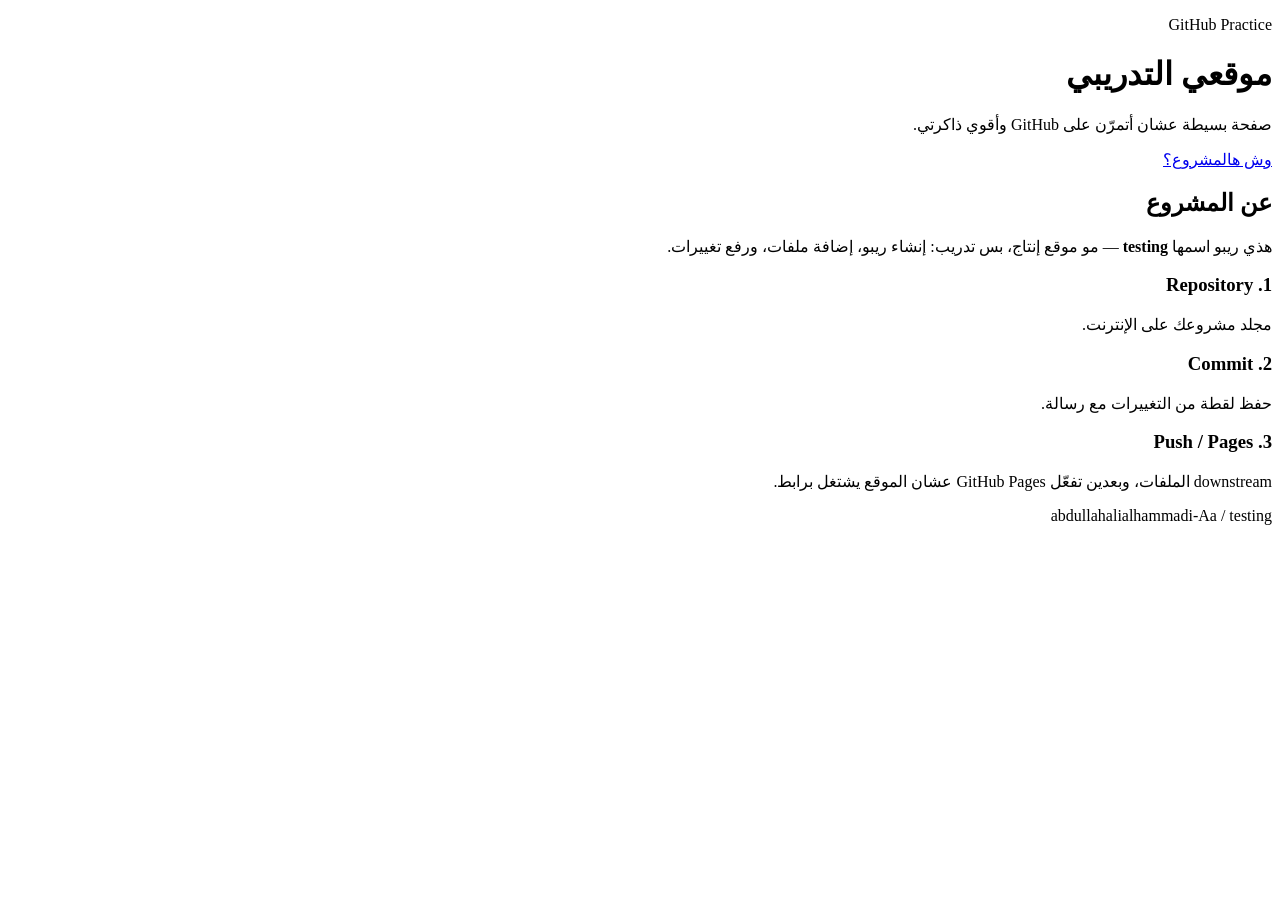
==== index.html @ 128c14ca "Add practice landing page" ====
<!DOCTYPE html>
<html lang="ar" dir="rtl">
<head>
  <meta charset="UTF-8" />
  <meta name="viewport" content="width=device-width, initial-scale=1" />
  <title>موقعي التدريبي | Testing</title>
  <link rel="stylesheet" href="styles.css" />
</head>
<body>
  <header class="hero">
    <p class="badge">GitHub Practice</p>
    <h1>موقعي التدريبي</h1>
    <p class="lead">صفحة بسيطة عشان أتمرّن على GitHub وأقوي ذاكرتي.</p>
    <a class="btn" href="#about">وش هالمشروع؟</a>
  </header>
  <main>
    <section id="about" class="card">
      <h2>عن المشروع</h2>
      <p>هذي ريبو اسمها <strong>testing</strong> — مو موقع إنتاج، بس تدريب: إنشاء ريبو، إضافة ملفات، ورفع تغييرات.</p>
    </section>
    <section class="grid">
      <article class="card">
        <h3>1. Repository</h3>
        <p>مجلد مشروعك على الإنترنت.</p>
      </article>
      <article class="card">
        <h3>2. Commit</h3>
        <p>حفظ لقطة من التغييرات مع رسالة.</p>
      </article>
      <article class="card">
        <h3>3. Push / Pages</h3>
        <p> downstream الملفات، وبعدين تفعّل GitHub Pages عشان الموقع يشتغل برابط.</p>
      </article>
    </section>
  </main>
  <footer>
    <p>abdullahalialhammadi-Aa / testing</p>
  </footer>
</body>
</html>
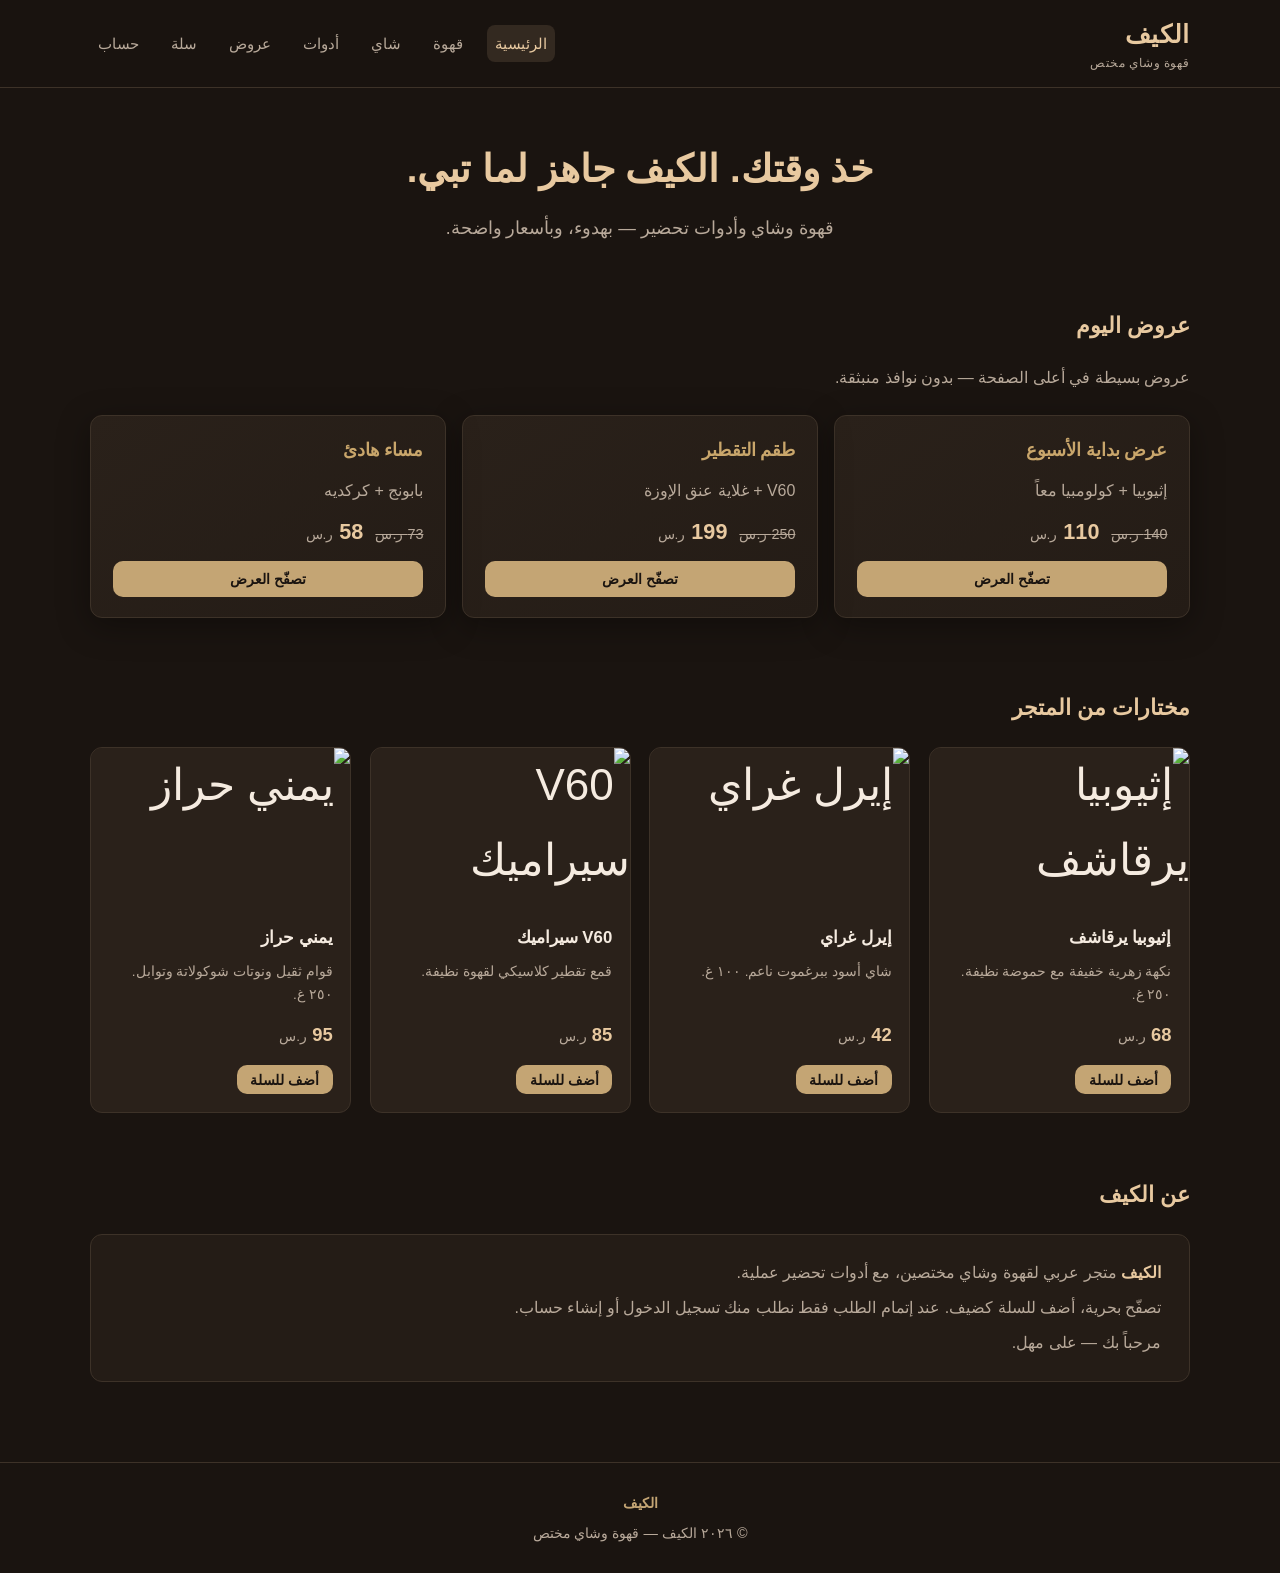
==== commit 936631c3: "Add Al-Kayf specialty coffee and tea shop website" ====
--- a/index.html
+++ b/index.html
@@ -1,40 +1,68 @@
 <!DOCTYPE html>
 <html lang="ar" dir="rtl">
 <head>
-  <meta charset="UTF-8" />
-  <meta name="viewport" content="width=device-width, initial-scale=1" />
-  <title>موقعي التدريبي | Testing</title>
-  <link rel="stylesheet" href="styles.css" />
+  <meta charset="UTF-8">
+  <meta name="viewport" content="width=device-width, initial-scale=1">
+  <title>الكيف — قهوة وشاي مختص</title>
+  <link rel="stylesheet" href="styles.css">
 </head>
 <body>
-  <header class="hero">
-    <p class="badge">GitHub Practice</p>
-    <h1>موقعي التدريبي</h1>
-    <p class="lead">صفحة بسيطة عشان أتمرّن على GitHub وأقوي ذاكرتي.</p>
-    <a class="btn" href="#about">وش هالمشروع؟</a>
+  <header class="site-header">
+    <div class="container header-inner">
+      <a class="logo" href="index.html">الكيف<span>قهوة وشاي مختص</span></a>
+      <nav class="nav" aria-label="القائمة الرئيسية">
+        <a href="index.html" data-nav="home" class="active">الرئيسية</a>
+        <a href="coffee.html" data-nav="coffee">قهوة</a>
+        <a href="tea.html" data-nav="tea">شاي</a>
+        <a href="tools.html" data-nav="tools">أدوات</a>
+        <a href="offers.html" data-nav="offers">عروض</a>
+        <a href="cart.html" data-nav="cart" class="cart-link">سلة<span class="cart-badge" data-cart-badge style="display:none"></span></a>
+        <a href="login.html" data-nav="account">حساب</a>
+      </nav>
+    </div>
   </header>
+
   <main>
-    <section id="about" class="card">
-      <h2>عن المشروع</h2>
-      <p>هذي ريبو اسمها <strong>testing</strong> — مو موقع إنتاج، بس تدريب: إنشاء ريبو، إضافة ملفات، ورفع تغييرات.</p>
+    <section class="hero">
+      <div class="container">
+        <h1>خذ وقتك. الكيف جاهز لما تبي.</h1>
+        <p>قهوة وشاي وأدوات تحضير — بهدوء، وبأسعار واضحة.</p>
+      </div>
     </section>
-    <section class="grid">
-      <article class="card">
-        <h3>1. Repository</h3>
-        <p>مجلد مشروعك على الإنترنت.</p>
-      </article>
-      <article class="card">
-        <h3>2. Commit</h3>
-        <p>حفظ لقطة من التغييرات مع رسالة.</p>
-      </article>
-      <article class="card">
-        <h3>3. Push / Pages</h3>
-        <p> downstream الملفات، وبعدين تفعّل GitHub Pages عشان الموقع يشتغل برابط.</p>
-      </article>
+
+    <section class="section">
+      <div class="container">
+        <h2 class="section-title">عروض اليوم</h2>
+        <p class="section-lead">عروض بسيطة في أعلى الصفحة — بدون نوافذ منبثقة.</p>
+        <div class="offers-strip" data-offers></div>
+      </div>
+    </section>
+
+    <section class="section">
+      <div class="container">
+        <h2 class="section-title">مختارات من المتجر</h2>
+        <div class="product-grid" data-featured></div>
+      </div>
+    </section>
+
+    <section class="section">
+      <div class="container">
+        <h2 class="section-title">عن الكيف</h2>
+        <div class="about-box">
+          <p><strong>الكيف</strong> متجر عربي لقهوة وشاي مختصين، مع أدوات تحضير عملية.</p>
+          <p class="mt-1">تصفّح بحرية، أضف للسلة كضيف. عند إتمام الطلب فقط نطلب منك تسجيل الدخول أو إنشاء حساب.</p>
+          <p class="mt-1">مرحباً بك — على مهل.</p>
+        </div>
+      </div>
     </section>
   </main>
-  <footer>
-    <p>abdullahalialhammadi-Aa / testing</p>
+
+  <footer class="site-footer">
+    <div class="container">
+      <p class="logo-sm">الكيف</p>
+      <p>© ٢٠٢٦ الكيف — قهوة وشاي مختص</p>
+    </div>
   </footer>
+  <script src="app.js"></script>
 </body>
 </html>
--- a/styles.css
+++ b/styles.css
@@ -0,0 +1,636 @@
+/* الكيف — Al-Kayf Specialty Coffee & Tea */
+:root {
+  --bg: #1a1410;
+  --bg-elevated: #241c16;
+  --bg-card: #2a211a;
+  --bg-hover: #332920;
+  --border: #3d3228;
+  --text: #f5ebe0;
+  --text-muted: #b8a99a;
+  --accent: #c4a574;
+  --accent-soft: #a68968;
+  --accent-bright: #e8c9a0;
+  --warm: #d4a574;
+  --success: #8fbc8f;
+  --danger: #c97a6a;
+  --offer: #c9a66b;
+  --radius: 12px;
+  --shadow: 0 8px 32px rgba(0, 0, 0, 0.35);
+  --font: "Segoe UI", "Tahoma", "Arial", sans-serif;
+}
+
+*,
+*::before,
+*::after {
+  box-sizing: border-box;
+  margin: 0;
+  padding: 0;
+}
+
+html {
+  scroll-behavior: smooth;
+}
+
+body {
+  font-family: var(--font);
+  background: var(--bg);
+  color: var(--text);
+  line-height: 1.7;
+  min-height: 100vh;
+  direction: rtl;
+}
+
+a {
+  color: var(--accent-bright);
+  text-decoration: none;
+  transition: color 0.2s ease;
+}
+
+a:hover {
+  color: var(--accent);
+}
+
+img {
+  max-width: 100%;
+  display: block;
+}
+
+/* Layout */
+.container {
+  width: min(1100px, 92%);
+  margin-inline: auto;
+}
+
+/* Header / Nav */
+.site-header {
+  background: rgba(26, 20, 16, 0.92);
+  border-bottom: 1px solid var(--border);
+  position: sticky;
+  top: 0;
+  z-index: 100;
+  backdrop-filter: blur(12px);
+}
+
+.header-inner {
+  display: flex;
+  align-items: center;
+  justify-content: space-between;
+  gap: 1rem;
+  padding: 0.85rem 0;
+  flex-wrap: wrap;
+}
+
+.logo {
+  font-size: 1.55rem;
+  font-weight: 700;
+  color: var(--accent-bright);
+  letter-spacing: 0.02em;
+}
+
+.logo span {
+  color: var(--text-muted);
+  font-size: 0.75rem;
+  font-weight: 400;
+  display: block;
+  margin-top: -0.15rem;
+}
+
+.nav {
+  display: flex;
+  flex-wrap: wrap;
+  gap: 0.35rem 1rem;
+  align-items: center;
+}
+
+.nav a {
+  color: var(--text-muted);
+  font-size: 0.95rem;
+  padding: 0.35rem 0.5rem;
+  border-radius: 8px;
+}
+
+.nav a:hover,
+.nav a.active {
+  color: var(--accent-bright);
+  background: var(--bg-hover);
+}
+
+.nav .cart-link {
+  position: relative;
+}
+
+.cart-badge {
+  display: inline-flex;
+  align-items: center;
+  justify-content: center;
+  min-width: 1.25rem;
+  height: 1.25rem;
+  padding: 0 0.3rem;
+  margin-inline-start: 0.25rem;
+  background: var(--accent);
+  color: var(--bg);
+  font-size: 0.7rem;
+  font-weight: 700;
+  border-radius: 999px;
+}
+
+/* Hero */
+.hero {
+  padding: 3rem 0 2rem;
+  text-align: center;
+}
+
+.hero h1 {
+  font-size: clamp(1.75rem, 4vw, 2.4rem);
+  font-weight: 700;
+  color: var(--accent-bright);
+  margin-bottom: 0.75rem;
+}
+
+.hero p {
+  color: var(--text-muted);
+  font-size: 1.1rem;
+  max-width: 32rem;
+  margin-inline: auto;
+}
+
+/* Sections */
+.section {
+  padding: 2rem 0;
+}
+
+.section-title {
+  font-size: 1.35rem;
+  color: var(--accent-bright);
+  margin-bottom: 1.25rem;
+  font-weight: 600;
+}
+
+.section-lead {
+  color: var(--text-muted);
+  margin-bottom: 1.5rem;
+  max-width: 36rem;
+}
+
+/* Offer cards */
+.offers-strip {
+  display: grid;
+  grid-template-columns: repeat(auto-fit, minmax(260px, 1fr));
+  gap: 1rem;
+  margin-bottom: 0.5rem;
+}
+
+.offer-card {
+  background: linear-gradient(145deg, var(--bg-card), var(--bg-elevated));
+  border: 1px solid var(--border);
+  border-radius: var(--radius);
+  padding: 1.25rem 1.35rem;
+  box-shadow: var(--shadow);
+  display: flex;
+  flex-direction: column;
+  gap: 0.65rem;
+}
+
+.offer-card h3 {
+  font-size: 1.1rem;
+  color: var(--offer);
+}
+
+.offer-prices {
+  display: flex;
+  align-items: baseline;
+  gap: 0.75rem;
+}
+
+.price-before {
+  color: var(--text-muted);
+  text-decoration: line-through;
+  font-size: 0.9rem;
+}
+
+.price-after {
+  color: var(--accent-bright);
+  font-size: 1.35rem;
+  font-weight: 700;
+}
+
+.price-unit {
+  font-size: 0.85rem;
+  color: var(--text-muted);
+  font-weight: 400;
+}
+
+/* Product grid */
+.product-grid {
+  display: grid;
+  grid-template-columns: repeat(auto-fill, minmax(240px, 1fr));
+  gap: 1.15rem;
+}
+
+.product-card {
+  background: var(--bg-card);
+  border: 1px solid var(--border);
+  border-radius: var(--radius);
+  overflow: hidden;
+  display: flex;
+  flex-direction: column;
+  transition: border-color 0.2s ease, transform 0.2s ease;
+}
+
+.product-card:hover {
+  border-color: var(--accent-soft);
+  transform: translateY(-2px);
+}
+
+.product-visual {
+  height: 140px;
+  background: linear-gradient(135deg, #3a2e24, #2a211a);
+  display: flex;
+  align-items: center;
+  justify-content: center;
+  font-size: 2.75rem;
+}
+
+.product-body {
+  padding: 1rem 1.1rem 1.15rem;
+  display: flex;
+  flex-direction: column;
+  gap: 0.45rem;
+  flex: 1;
+}
+
+.product-body h3 {
+  font-size: 1.05rem;
+  color: var(--text);
+}
+
+.product-meta {
+  font-size: 0.85rem;
+  color: var(--text-muted);
+}
+
+.product-price {
+  font-size: 1.15rem;
+  font-weight: 700;
+  color: var(--accent-bright);
+  margin-top: auto;
+  padding-top: 0.35rem;
+}
+
+.product-actions {
+  display: flex;
+  gap: 0.5rem;
+  margin-top: 0.5rem;
+}
+
+/* Filters */
+.filters {
+  display: flex;
+  flex-wrap: wrap;
+  gap: 0.5rem;
+  margin-bottom: 1.25rem;
+}
+
+.filter-btn {
+  background: var(--bg-elevated);
+  border: 1px solid var(--border);
+  color: var(--text-muted);
+  padding: 0.4rem 0.9rem;
+  border-radius: 999px;
+  cursor: pointer;
+  font-family: inherit;
+  font-size: 0.9rem;
+  transition: all 0.2s ease;
+}
+
+.filter-btn:hover,
+.filter-btn.active {
+  background: var(--bg-hover);
+  border-color: var(--accent-soft);
+  color: var(--accent-bright);
+}
+
+/* Buttons */
+.btn {
+  display: inline-flex;
+  align-items: center;
+  justify-content: center;
+  gap: 0.4rem;
+  padding: 0.55rem 1.15rem;
+  border-radius: 10px;
+  font-family: inherit;
+  font-size: 0.95rem;
+  font-weight: 600;
+  cursor: pointer;
+  border: none;
+  transition: background 0.2s ease, transform 0.15s ease, opacity 0.2s;
+}
+
+.btn:active {
+  transform: scale(0.98);
+}
+
+.btn-primary {
+  background: var(--accent);
+  color: var(--bg);
+}
+
+.btn-primary:hover {
+  background: var(--accent-bright);
+}
+
+.btn-secondary {
+  background: transparent;
+  border: 1px solid var(--border);
+  color: var(--text);
+}
+
+.btn-secondary:hover {
+  border-color: var(--accent-soft);
+  color: var(--accent-bright);
+}
+
+.btn-ghost {
+  background: var(--bg-hover);
+  color: var(--text-muted);
+}
+
+.btn-ghost:hover {
+  color: var(--text);
+}
+
+.btn-block {
+  width: 100%;
+}
+
+.btn-sm {
+  padding: 0.4rem 0.85rem;
+  font-size: 0.85rem;
+}
+
+/* About */
+.about-box {
+  background: var(--bg-elevated);
+  border: 1px solid var(--border);
+  border-radius: var(--radius);
+  padding: 1.5rem 1.75rem;
+  color: var(--text-muted);
+}
+
+.about-box strong {
+  color: var(--accent-bright);
+}
+
+/* Cart */
+.cart-table {
+  width: 100%;
+  border-collapse: collapse;
+  background: var(--bg-card);
+  border-radius: var(--radius);
+  overflow: hidden;
+  border: 1px solid var(--border);
+}
+
+.cart-table th,
+.cart-table td {
+  padding: 1rem;
+  text-align: right;
+  border-bottom: 1px solid var(--border);
+}
+
+.cart-table th {
+  background: var(--bg-elevated);
+  color: var(--text-muted);
+  font-weight: 600;
+  font-size: 0.9rem;
+}
+
+.cart-table tr:last-child td {
+  border-bottom: none;
+}
+
+.qty-controls {
+  display: inline-flex;
+  align-items: center;
+  gap: 0.5rem;
+}
+
+.qty-controls button {
+  width: 2rem;
+  height: 2rem;
+  border-radius: 8px;
+  border: 1px solid var(--border);
+  background: var(--bg-elevated);
+  color: var(--text);
+  cursor: pointer;
+  font-size: 1rem;
+  font-family: inherit;
+}
+
+.qty-controls button:hover {
+  border-color: var(--accent-soft);
+}
+
+.cart-summary {
+  margin-top: 1.5rem;
+  background: var(--bg-elevated);
+  border: 1px solid var(--border);
+  border-radius: var(--radius);
+  padding: 1.25rem 1.5rem;
+  display: flex;
+  flex-wrap: wrap;
+  align-items: center;
+  justify-content: space-between;
+  gap: 1rem;
+}
+
+.cart-total {
+  font-size: 1.25rem;
+}
+
+.cart-total strong {
+  color: var(--accent-bright);
+}
+
+.empty-cart {
+  text-align: center;
+  padding: 3rem 1rem;
+  color: var(--text-muted);
+}
+
+.empty-cart p {
+  margin-bottom: 1.25rem;
+}
+
+/* Auth forms */
+.auth-wrap {
+  max-width: 420px;
+  margin: 2rem auto;
+}
+
+.auth-card {
+  background: var(--bg-card);
+  border: 1px solid var(--border);
+  border-radius: var(--radius);
+  padding: 1.75rem;
+  box-shadow: var(--shadow);
+}
+
+.auth-card h1 {
+  font-size: 1.4rem;
+  color: var(--accent-bright);
+  margin-bottom: 0.5rem;
+}
+
+.auth-card .lead {
+  color: var(--text-muted);
+  font-size: 0.95rem;
+  margin-bottom: 1.5rem;
+}
+
+.form-group {
+  margin-bottom: 1rem;
+}
+
+.form-group label {
+  display: block;
+  margin-bottom: 0.35rem;
+  color: var(--text-muted);
+  font-size: 0.9rem;
+}
+
+.form-group input {
+  width: 100%;
+  padding: 0.7rem 0.9rem;
+  border-radius: 10px;
+  border: 1px solid var(--border);
+  background: var(--bg);
+  color: var(--text);
+  font-family: inherit;
+  font-size: 1rem;
+}
+
+.form-group input:focus {
+  outline: none;
+  border-color: var(--accent-soft);
+}
+
+.form-footer {
+  margin-top: 1.25rem;
+  text-align: center;
+  color: var(--text-muted);
+  font-size: 0.9rem;
+}
+
+.form-error {
+  background: rgba(201, 122, 106, 0.15);
+  border: 1px solid var(--danger);
+  color: var(--danger);
+  padding: 0.65rem 0.9rem;
+  border-radius: 8px;
+  margin-bottom: 1rem;
+  font-size: 0.9rem;
+  display: none;
+}
+
+.form-error.show {
+  display: block;
+}
+
+.form-success {
+  background: rgba(143, 188, 143, 0.15);
+  border: 1px solid var(--success);
+  color: var(--success);
+  padding: 0.65rem 0.9rem;
+  border-radius: 8px;
+  margin-bottom: 1rem;
+  font-size: 0.9rem;
+}
+
+/* Page header */
+.page-header {
+  padding: 2rem 0 0.5rem;
+}
+
+.page-header h1 {
+  font-size: 1.75rem;
+  color: var(--accent-bright);
+  margin-bottom: 0.4rem;
+}
+
+.page-header p {
+  color: var(--text-muted);
+}
+
+/* Toast */
+.toast {
+  position: fixed;
+  bottom: 1.5rem;
+  left: 50%;
+  transform: translateX(-50%) translateY(120%);
+  background: var(--bg-card);
+  border: 1px solid var(--accent-soft);
+  color: var(--text);
+  padding: 0.75rem 1.25rem;
+  border-radius: 10px;
+  box-shadow: var(--shadow);
+  z-index: 200;
+  transition: transform 0.3s ease;
+  font-size: 0.95rem;
+}
+
+.toast.show {
+  transform: translateX(-50%) translateY(0);
+}
+
+/* Footer */
+.site-footer {
+  margin-top: 3rem;
+  border-top: 1px solid var(--border);
+  padding: 1.75rem 0;
+  text-align: center;
+  color: var(--text-muted);
+  font-size: 0.9rem;
+}
+
+.site-footer .logo-sm {
+  color: var(--accent);
+  font-weight: 600;
+  margin-bottom: 0.35rem;
+}
+
+/* Utility */
+.mt-1 { margin-top: 0.5rem; }
+.mt-2 { margin-top: 1rem; }
+.mb-2 { margin-bottom: 1rem; }
+.text-muted { color: var(--text-muted); }
+.hidden { display: none !important; }
+
+@media (max-width: 640px) {
+  .cart-table th:nth-child(2),
+  .cart-table td:nth-child(2) {
+    display: none;
+  }
+
+  .header-inner {
+    flex-direction: column;
+    align-items: flex-start;
+  }
+
+  .nav {
+    width: 100%;
+  }
+}
+
+.product-visual img {
+  width: 100%;
+  height: 100%;
+  object-fit: cover;
+}
+
+.product-visual {
+  height: 160px;
+  padding: 0;
+  overflow: hidden;
+  background: #2a211a;
+}
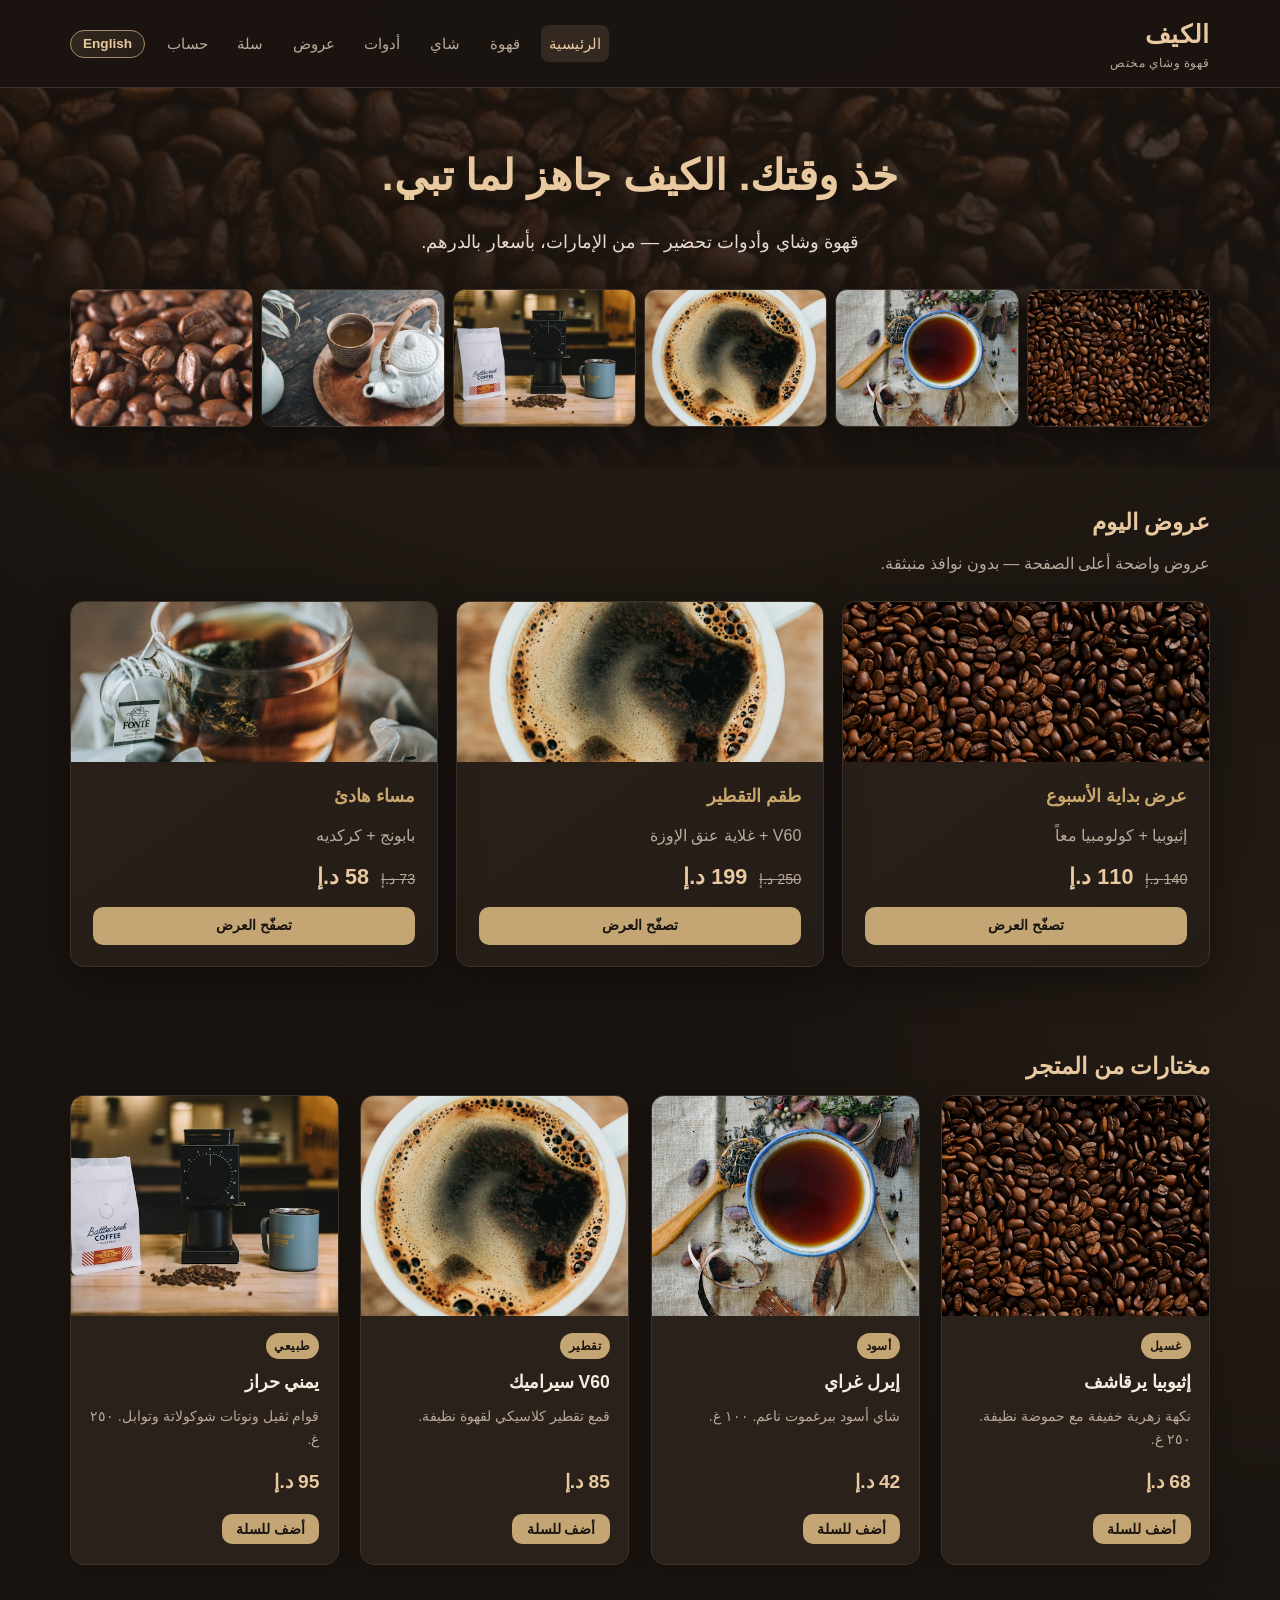
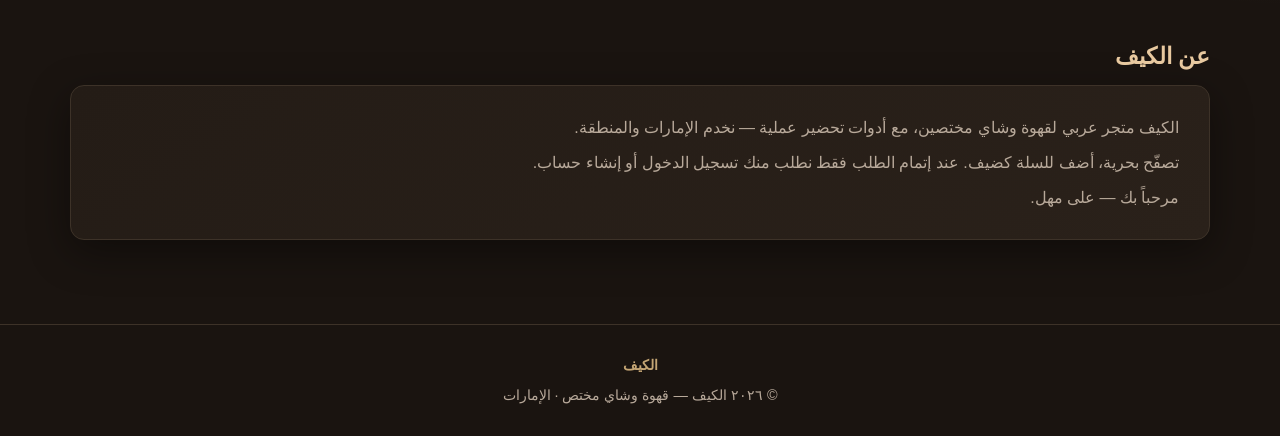
==== commit d13f2046: "Update Al-Kayf site: AED, AR/EN toggle, richer design" ====
--- a/index.html
+++ b/index.html
@@ -9,15 +9,16 @@
 <body>
   <header class="site-header">
     <div class="container header-inner">
-      <a class="logo" href="index.html">الكيف<span>قهوة وشاي مختص</span></a>
-      <nav class="nav" aria-label="القائمة الرئيسية">
-        <a href="index.html" data-nav="home" class="active">الرئيسية</a>
-        <a href="coffee.html" data-nav="coffee">قهوة</a>
-        <a href="tea.html" data-nav="tea">شاي</a>
-        <a href="tools.html" data-nav="tools">أدوات</a>
-        <a href="offers.html" data-nav="offers">عروض</a>
-        <a href="cart.html" data-nav="cart" class="cart-link">سلة<span class="cart-badge" data-cart-badge style="display:none"></span></a>
-        <a href="login.html" data-nav="account">حساب</a>
+      <a class="logo" href="index.html">الكيف<span data-i18n="brand_tag">قهوة وشاي مختص</span></a>
+      <nav class="nav" aria-label="Main">
+        <a href="index.html" data-nav="home" class="active" data-i18n="nav_home">الرئيسية</a>
+        <a href="coffee.html" data-nav="coffee" data-i18n="nav_coffee">قهوة</a>
+        <a href="tea.html" data-nav="tea" data-i18n="nav_tea">شاي</a>
+        <a href="tools.html" data-nav="tools" data-i18n="nav_tools">أدوات</a>
+        <a href="offers.html" data-nav="offers" data-i18n="nav_offers">عروض</a>
+        <a href="cart.html" data-nav="cart" class="cart-link"><span data-i18n="nav_cart">سلة</span><span class="cart-badge" data-cart-badge style="display:none"></span></a>
+        <a href="login.html" data-nav="account" data-i18n="nav_account">حساب</a>
+        <button type="button" class="lang-toggle" data-lang-toggle aria-label="Language">English</button>
       </nav>
     </div>
   </header>
@@ -25,33 +26,34 @@
   <main>
     <section class="hero">
       <div class="container">
-        <h1>خذ وقتك. الكيف جاهز لما تبي.</h1>
-        <p>قهوة وشاي وأدوات تحضير — بهدوء، وبأسعار واضحة.</p>
+        <h1 data-i18n="hero_title">خذ وقتك. الكيف جاهز لما تبي.</h1>
+        <p data-i18n="hero_lead">قهوة وشاي وأدوات تحضير — من الإمارات، بأسعار بالدرهم.</p>
+        <div class="hero-strip" data-hero-strip></div>
       </div>
     </section>
 
     <section class="section">
       <div class="container">
-        <h2 class="section-title">عروض اليوم</h2>
-        <p class="section-lead">عروض بسيطة في أعلى الصفحة — بدون نوافذ منبثقة.</p>
+        <h2 class="section-title" data-i18n="offers_today">عروض اليوم</h2>
+        <p class="section-lead" data-i18n="offers_lead">عروض واضحة أعلى الصفحة — بدون نوافذ منبثقة.</p>
         <div class="offers-strip" data-offers></div>
       </div>
     </section>
 
     <section class="section">
       <div class="container">
-        <h2 class="section-title">مختارات من المتجر</h2>
+        <h2 class="section-title" data-i18n="featured">مختارات من المتجر</h2>
         <div class="product-grid" data-featured></div>
       </div>
     </section>
 
     <section class="section">
       <div class="container">
-        <h2 class="section-title">عن الكيف</h2>
+        <h2 class="section-title" data-i18n="about_title">عن الكيف</h2>
         <div class="about-box">
-          <p><strong>الكيف</strong> متجر عربي لقهوة وشاي مختصين، مع أدوات تحضير عملية.</p>
-          <p class="mt-1">تصفّح بحرية، أضف للسلة كضيف. عند إتمام الطلب فقط نطلب منك تسجيل الدخول أو إنشاء حساب.</p>
-          <p class="mt-1">مرحباً بك — على مهل.</p>
+          <p data-i18n="about_p1">الكيف متجر عربي لقهوة وشاي مختصين، مع أدوات تحضير عملية — نخدم الإمارات والمنطقة.</p>
+          <p class="mt-1" data-i18n="about_p2">تصفّح بحرية، أضف للسلة كضيف. عند إتمام الطلب فقط نطلب منك تسجيل الدخول أو إنشاء حساب.</p>
+          <p class="mt-1" data-i18n="about_p3">مرحباً بك — على مهل.</p>
         </div>
       </div>
     </section>
@@ -60,7 +62,7 @@
   <footer class="site-footer">
     <div class="container">
       <p class="logo-sm">الكيف</p>
-      <p>© ٢٠٢٦ الكيف — قهوة وشاي مختص</p>
+      <p data-i18n="footer">© ٢٠٢٦ الكيف — قهوة وشاي مختص · الإمارات</p>
     </div>
   </footer>
   <script src="app.js"></script>
--- a/styles.css
+++ b/styles.css
@@ -14,8 +14,9 @@
   --success: #8fbc8f;
   --danger: #c97a6a;
   --offer: #c9a66b;
-  --radius: 12px;
-  --shadow: 0 8px 32px rgba(0, 0, 0, 0.35);
+  --radius: 14px;
+  --shadow: 0 12px 40px rgba(0, 0, 0, 0.4);
+  --shadow-hover: 0 18px 48px rgba(196, 165, 116, 0.18);
   --font: "Segoe UI", "Tahoma", "Arial", sans-serif;
 }
 
@@ -37,13 +38,15 @@
   color: var(--text);
   line-height: 1.7;
   min-height: 100vh;
-  direction: rtl;
+  background-image:
+    radial-gradient(ellipse 80% 50% at 50% -10%, rgba(196, 165, 116, 0.12), transparent),
+    radial-gradient(ellipse 40% 30% at 100% 50%, rgba(212, 165, 116, 0.05), transparent);
 }
 
 a {
   color: var(--accent-bright);
   text-decoration: none;
-  transition: color 0.2s ease;
+  transition: color 0.25s ease;
 }
 
 a:hover {
@@ -52,23 +55,23 @@
 
 img {
   max-width: 100%;
+  height: auto;
   display: block;
 }
 
-/* Layout */
 .container {
-  width: min(1100px, 92%);
+  width: min(1140px, 92%);
   margin-inline: auto;
 }
 
 /* Header / Nav */
 .site-header {
-  background: rgba(26, 20, 16, 0.92);
+  background: rgba(26, 20, 16, 0.94);
   border-bottom: 1px solid var(--border);
   position: sticky;
   top: 0;
   z-index: 100;
-  backdrop-filter: blur(12px);
+  backdrop-filter: blur(14px);
 }
 
 .header-inner {
@@ -98,7 +101,7 @@
 .nav {
   display: flex;
   flex-wrap: wrap;
-  gap: 0.35rem 1rem;
+  gap: 0.35rem 0.85rem;
   align-items: center;
 }
 
@@ -107,6 +110,7 @@
   font-size: 0.95rem;
   padding: 0.35rem 0.5rem;
   border-radius: 8px;
+  transition: color 0.2s, background 0.2s, transform 0.2s;
 }
 
 .nav a:hover,
@@ -117,6 +121,26 @@
 
 .nav .cart-link {
   position: relative;
+}
+
+.lang-toggle {
+  background: linear-gradient(145deg, var(--bg-hover), var(--bg-elevated));
+  border: 1px solid var(--accent-soft);
+  color: var(--accent-bright);
+  padding: 0.35rem 0.75rem;
+  border-radius: 999px;
+  cursor: pointer;
+  font-family: inherit;
+  font-size: 0.85rem;
+  font-weight: 600;
+  transition: background 0.2s, transform 0.2s, box-shadow 0.2s;
+}
+
+.lang-toggle:hover {
+  background: var(--accent);
+  color: var(--bg);
+  box-shadow: 0 4px 16px rgba(196, 165, 116, 0.35);
+  transform: translateY(-1px);
 }
 
 .cart-badge {
@@ -134,35 +158,87 @@
   border-radius: 999px;
 }
 
-/* Hero */
+/* Hero — richer with photo strip */
 .hero {
-  padding: 3rem 0 2rem;
+  position: relative;
+  padding: 3.25rem 0 2.5rem;
   text-align: center;
+  overflow: hidden;
+}
+
+.hero::before {
+  content: "";
+  position: absolute;
+  inset: 0;
+  background:
+    linear-gradient(180deg, rgba(26, 20, 16, 0.55) 0%, rgba(26, 20, 16, 0.92) 100%),
+    url("images/coffee-ethiopia.jpg") center / cover no-repeat;
+  opacity: 0.55;
+  z-index: 0;
+  pointer-events: none;
+}
+
+.hero .container {
+  position: relative;
+  z-index: 1;
 }
 
 .hero h1 {
-  font-size: clamp(1.75rem, 4vw, 2.4rem);
+  font-size: clamp(1.85rem, 4.5vw, 2.65rem);
   font-weight: 700;
   color: var(--accent-bright);
-  margin-bottom: 0.75rem;
+  margin-bottom: 0.85rem;
+  text-shadow: 0 2px 24px rgba(0, 0, 0, 0.45);
 }
 
 .hero p {
-  color: var(--text-muted);
-  font-size: 1.1rem;
-  max-width: 32rem;
+  color: var(--text);
+  font-size: 1.15rem;
+  max-width: 34rem;
   margin-inline: auto;
+  opacity: 0.92;
+}
+
+.hero-strip {
+  display: grid;
+  grid-template-columns: repeat(6, 1fr);
+  gap: 0.5rem;
+  margin-top: 2rem;
+  position: relative;
+  z-index: 1;
+}
+
+.hero-strip-item {
+  border-radius: 12px;
+  overflow: hidden;
+  aspect-ratio: 4 / 3;
+  border: 1px solid var(--border);
+  box-shadow: var(--shadow);
+  transition: transform 0.35s ease, box-shadow 0.35s ease;
+}
+
+.hero-strip-item:hover {
+  transform: translateY(-6px) scale(1.03);
+  box-shadow: var(--shadow-hover);
+  z-index: 2;
+}
+
+.hero-strip-item img {
+  width: 100%;
+  height: 100%;
+  object-fit: cover;
+  min-height: 80px;
 }
 
 /* Sections */
 .section {
-  padding: 2rem 0;
+  padding: 2.25rem 0;
 }
 
 .section-title {
-  font-size: 1.35rem;
-  color: var(--accent-bright);
-  margin-bottom: 1.25rem;
+  font-size: 1.45rem;
+  color: var(--accent-bright);
+  margin-bottom: 0.5rem;
   font-weight: 600;
 }
 
@@ -172,11 +248,11 @@
   max-width: 36rem;
 }
 
-/* Offer cards */
+/* Offer cards with images */
 .offers-strip {
   display: grid;
-  grid-template-columns: repeat(auto-fit, minmax(260px, 1fr));
-  gap: 1rem;
+  grid-template-columns: repeat(auto-fit, minmax(280px, 1fr));
+  gap: 1.15rem;
   margin-bottom: 0.5rem;
 }
 
@@ -184,11 +260,44 @@
   background: linear-gradient(145deg, var(--bg-card), var(--bg-elevated));
   border: 1px solid var(--border);
   border-radius: var(--radius);
-  padding: 1.25rem 1.35rem;
+  overflow: hidden;
   box-shadow: var(--shadow);
+  display: flex;
+  flex-direction: column;
+  transition: transform 0.3s ease, border-color 0.3s ease, box-shadow 0.3s ease;
+}
+
+.offer-card:hover {
+  transform: translateY(-4px);
+  border-color: var(--accent-soft);
+  box-shadow: var(--shadow-hover);
+}
+
+.offer-media {
+  height: 160px;
+  min-height: 160px;
+  overflow: hidden;
+  background: #2a211a;
+}
+
+.offer-media img {
+  width: 100%;
+  height: 100%;
+  min-height: 160px;
+  object-fit: cover;
+  transition: transform 0.45s ease;
+}
+
+.offer-card:hover .offer-media img {
+  transform: scale(1.06);
+}
+
+.offer-body {
+  padding: 1.2rem 1.35rem 1.35rem;
   display: flex;
   flex-direction: column;
   gap: 0.65rem;
+  flex: 1;
 }
 
 .offer-card h3 {
@@ -220,11 +329,11 @@
   font-weight: 400;
 }
 
-/* Product grid */
+/* Product grid — large vivid photos */
 .product-grid {
   display: grid;
-  grid-template-columns: repeat(auto-fill, minmax(240px, 1fr));
-  gap: 1.15rem;
+  grid-template-columns: repeat(auto-fill, minmax(260px, 1fr));
+  gap: 1.35rem;
 }
 
 .product-card {
@@ -234,53 +343,82 @@
   overflow: hidden;
   display: flex;
   flex-direction: column;
-  transition: border-color 0.2s ease, transform 0.2s ease;
+  transition: border-color 0.3s ease, transform 0.3s ease, box-shadow 0.3s ease;
+  box-shadow: 0 4px 20px rgba(0, 0, 0, 0.25);
 }
 
 .product-card:hover {
-  border-color: var(--accent-soft);
-  transform: translateY(-2px);
+  border-color: var(--accent);
+  transform: translateY(-6px);
+  box-shadow: var(--shadow-hover);
 }
 
 .product-visual {
-  height: 140px;
-  background: linear-gradient(135deg, #3a2e24, #2a211a);
-  display: flex;
-  align-items: center;
-  justify-content: center;
-  font-size: 2.75rem;
+  height: 220px;
+  min-height: 220px;
+  padding: 0;
+  overflow: hidden;
+  background: #2a211a;
+  position: relative;
+}
+
+.product-visual img {
+  width: 100%;
+  height: 100%;
+  min-height: 220px;
+  object-fit: cover;
+  display: block;
+  transition: transform 0.45s ease;
+}
+
+.product-card:hover .product-visual img {
+  transform: scale(1.08);
 }
 
 .product-body {
-  padding: 1rem 1.1rem 1.15rem;
+  padding: 1.1rem 1.15rem 1.25rem;
   display: flex;
   flex-direction: column;
-  gap: 0.45rem;
+  gap: 0.4rem;
   flex: 1;
 }
 
+.product-chip {
+  display: inline-block;
+  align-self: flex-start;
+  font-size: 0.72rem;
+  font-weight: 600;
+  letter-spacing: 0.04em;
+  text-transform: uppercase;
+  color: var(--bg);
+  background: var(--accent);
+  padding: 0.2rem 0.55rem;
+  border-radius: 999px;
+  margin-bottom: 0.15rem;
+}
+
 .product-body h3 {
-  font-size: 1.05rem;
+  font-size: 1.1rem;
   color: var(--text);
 }
 
 .product-meta {
-  font-size: 0.85rem;
+  font-size: 0.88rem;
   color: var(--text-muted);
 }
 
 .product-price {
-  font-size: 1.15rem;
+  font-size: 1.2rem;
   font-weight: 700;
   color: var(--accent-bright);
   margin-top: auto;
-  padding-top: 0.35rem;
+  padding-top: 0.45rem;
 }
 
 .product-actions {
   display: flex;
   gap: 0.5rem;
-  margin-top: 0.5rem;
+  margin-top: 0.55rem;
 }
 
 /* Filters */
@@ -300,14 +438,15 @@
   cursor: pointer;
   font-family: inherit;
   font-size: 0.9rem;
-  transition: all 0.2s ease;
+  transition: all 0.25s ease;
 }
 
 .filter-btn:hover,
 .filter-btn.active {
-  background: var(--bg-hover);
-  border-color: var(--accent-soft);
-  color: var(--accent-bright);
+  background: var(--accent);
+  border-color: var(--accent);
+  color: var(--bg);
+  transform: translateY(-1px);
 }
 
 /* Buttons */
@@ -323,11 +462,11 @@
   font-weight: 600;
   cursor: pointer;
   border: none;
-  transition: background 0.2s ease, transform 0.15s ease, opacity 0.2s;
+  transition: background 0.25s ease, transform 0.2s ease, opacity 0.2s, box-shadow 0.25s;
 }
 
 .btn:active {
-  transform: scale(0.98);
+  transform: scale(0.97);
 }
 
 .btn-primary {
@@ -337,6 +476,7 @@
 
 .btn-primary:hover {
   background: var(--accent-bright);
+  box-shadow: 0 6px 20px rgba(196, 165, 116, 0.35);
 }
 
 .btn-secondary {
@@ -364,17 +504,18 @@
 }
 
 .btn-sm {
-  padding: 0.4rem 0.85rem;
-  font-size: 0.85rem;
+  padding: 0.45rem 0.9rem;
+  font-size: 0.88rem;
 }
 
 /* About */
 .about-box {
-  background: var(--bg-elevated);
+  background: linear-gradient(145deg, var(--bg-elevated), var(--bg-card));
   border: 1px solid var(--border);
   border-radius: var(--radius);
-  padding: 1.5rem 1.75rem;
-  color: var(--text-muted);
+  padding: 1.75rem 1.85rem;
+  color: var(--text-muted);
+  box-shadow: var(--shadow);
 }
 
 .about-box strong {
@@ -394,7 +535,7 @@
 .cart-table th,
 .cart-table td {
   padding: 1rem;
-  text-align: right;
+  text-align: start;
   border-bottom: 1px solid var(--border);
 }
 
@@ -407,6 +548,22 @@
 
 .cart-table tr:last-child td {
   border-bottom: none;
+}
+
+.cart-item-cell {
+  display: flex;
+  align-items: center;
+  gap: 0.85rem;
+}
+
+.cart-thumb {
+  width: 72px;
+  height: 72px;
+  min-width: 72px;
+  min-height: 72px;
+  object-fit: cover;
+  border-radius: 10px;
+  border: 1px solid var(--border);
 }
 
 .qty-controls {
@@ -425,10 +582,12 @@
   cursor: pointer;
   font-size: 1rem;
   font-family: inherit;
+  transition: border-color 0.2s, background 0.2s;
 }
 
 .qty-controls button:hover {
   border-color: var(--accent-soft);
+  background: var(--bg-hover);
 }
 
 .cart-summary {
@@ -513,6 +672,7 @@
 .form-group input:focus {
   outline: none;
   border-color: var(--accent-soft);
+  box-shadow: 0 0 0 3px rgba(196, 165, 116, 0.15);
 }
 
 .form-footer {
@@ -553,7 +713,7 @@
 }
 
 .page-header h1 {
-  font-size: 1.75rem;
+  font-size: 1.85rem;
   color: var(--accent-bright);
   margin-bottom: 0.4rem;
 }
@@ -606,6 +766,12 @@
 .text-muted { color: var(--text-muted); }
 .hidden { display: none !important; }
 
+@media (max-width: 800px) {
+  .hero-strip {
+    grid-template-columns: repeat(3, 1fr);
+  }
+}
+
 @media (max-width: 640px) {
   .cart-table th:nth-child(2),
   .cart-table td:nth-child(2) {
@@ -620,17 +786,18 @@
   .nav {
     width: 100%;
   }
-}
-
-.product-visual img {
-  width: 100%;
-  height: 100%;
-  object-fit: cover;
-}
-
-.product-visual {
-  height: 160px;
-  padding: 0;
-  overflow: hidden;
-  background: #2a211a;
-}
+
+  .product-visual {
+    height: 190px;
+    min-height: 190px;
+  }
+
+  .product-visual img {
+    min-height: 190px;
+  }
+
+  .hero-strip {
+    grid-template-columns: repeat(3, 1fr);
+    gap: 0.35rem;
+  }
+}
